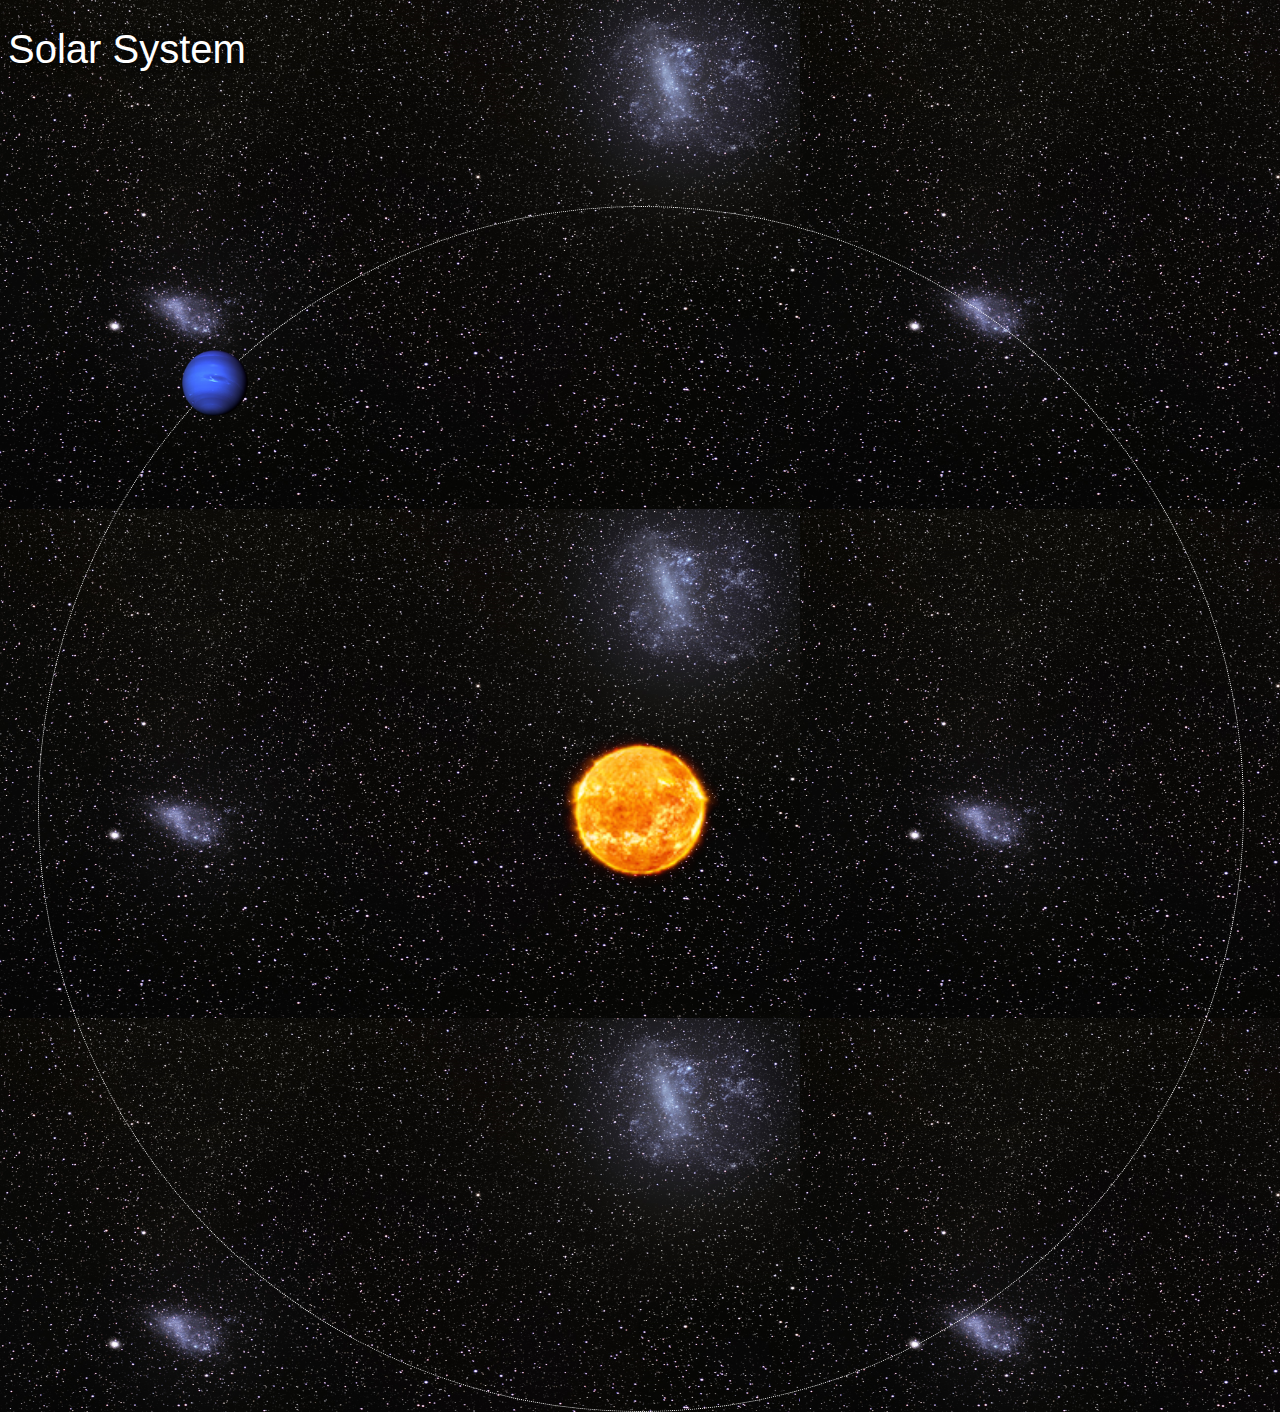
==== index.html @ ed8a43d1 "added a project" ====
<!DOCTYPE html>
<html>

    <head>
        <title>Solar System</title>
        <link rel="stylesheet" href="style.css"/>
    </head>
    <body>
        <div id="container">
            <h1>Solar System</h1>
            <a href="#"><img src="images/sun.png" id="sun"/></a>


            <div id="neptune-orbit">
                <a href="#"><img src="images/neptune.png" id="neptune"/></a>
            </div>
        </div>
    </body>
</html>
---- style.css ----
body{
    width: 100%;
    height: 100%;
    background: url('images/space.png');
    overflow: hidden;
}

h1{
    font-family: sans-serif;
    font-weight: 100;
    font-size: 40px;
    text-shadow: 0 0 10px #000000;
    color: white;
}


/*=================SUN==============*/

#sun{
    position: absolute;
    z-index: 1000;
    width: 160px;
    bottom: 10px;
    left: 50%;
    margin-left: -80px;
}


/*=================NEPTUNE==============*/

#neptune{
    width: 66px;
    height: 66px;
    margin: 143px;
    z-index: 1000;
}

#neptune-orbit{
    position: absolute;
    width: 1204px;
    height: 1204px;
    bottom: -512px;
    left: 50%;
    margin-left: -602px;
    border: 1px dotted white;
    border-radius: 50%;
}
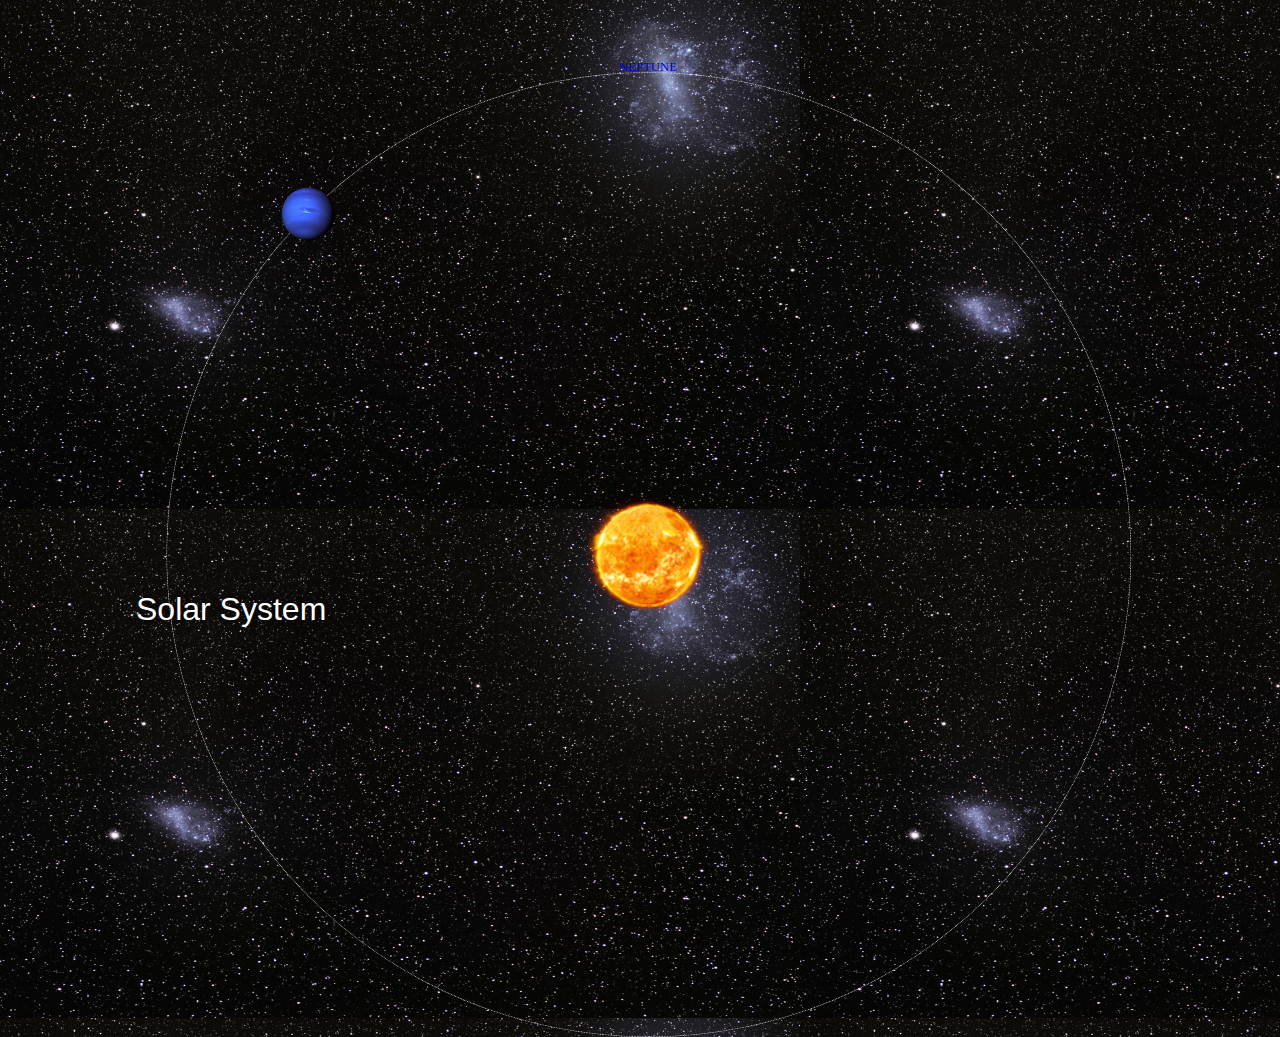
==== commit 2d709617: "updated style sheet" ====
--- a/index.html
+++ b/index.html
@@ -14,6 +14,10 @@
             <div id="neptune-orbit">
                 <a href="#"><img src="images/neptune.png" id="neptune"/></a>
             </div>
+            <div id="neptune-label" class="label-box">
+                <a href="#">NEPTUNE</a>
+
+            </div>
         </div>
     </body>
 </html>--- a/style.css
+++ b/style.css
@@ -44,4 +44,42 @@
     margin-left: -602px;
     border: 1px dotted white;
     border-radius: 50%;
-}+}
+
+#neptune-label{
+    bottom: 692px;
+}
+
+/*=================please remove==============*/
+
+#container{
+    transform: scale(0.8, 0.8) translate(0, 700px);
+}
+
+
+
+
+/*=================LABEL BOX==============*/
+.label-box{
+    position: absolute;
+    width: 150px;
+    left: 50%;
+    margin-left: -75px;
+    text-align: center;
+    color: white;
+}
+
+
+.label-box a{
+    text-decoration: none;
+    padding: 0;
+    margin: 0;
+}
+
+.label-box a:visited{
+    color: white;
+}
+
+
+
+
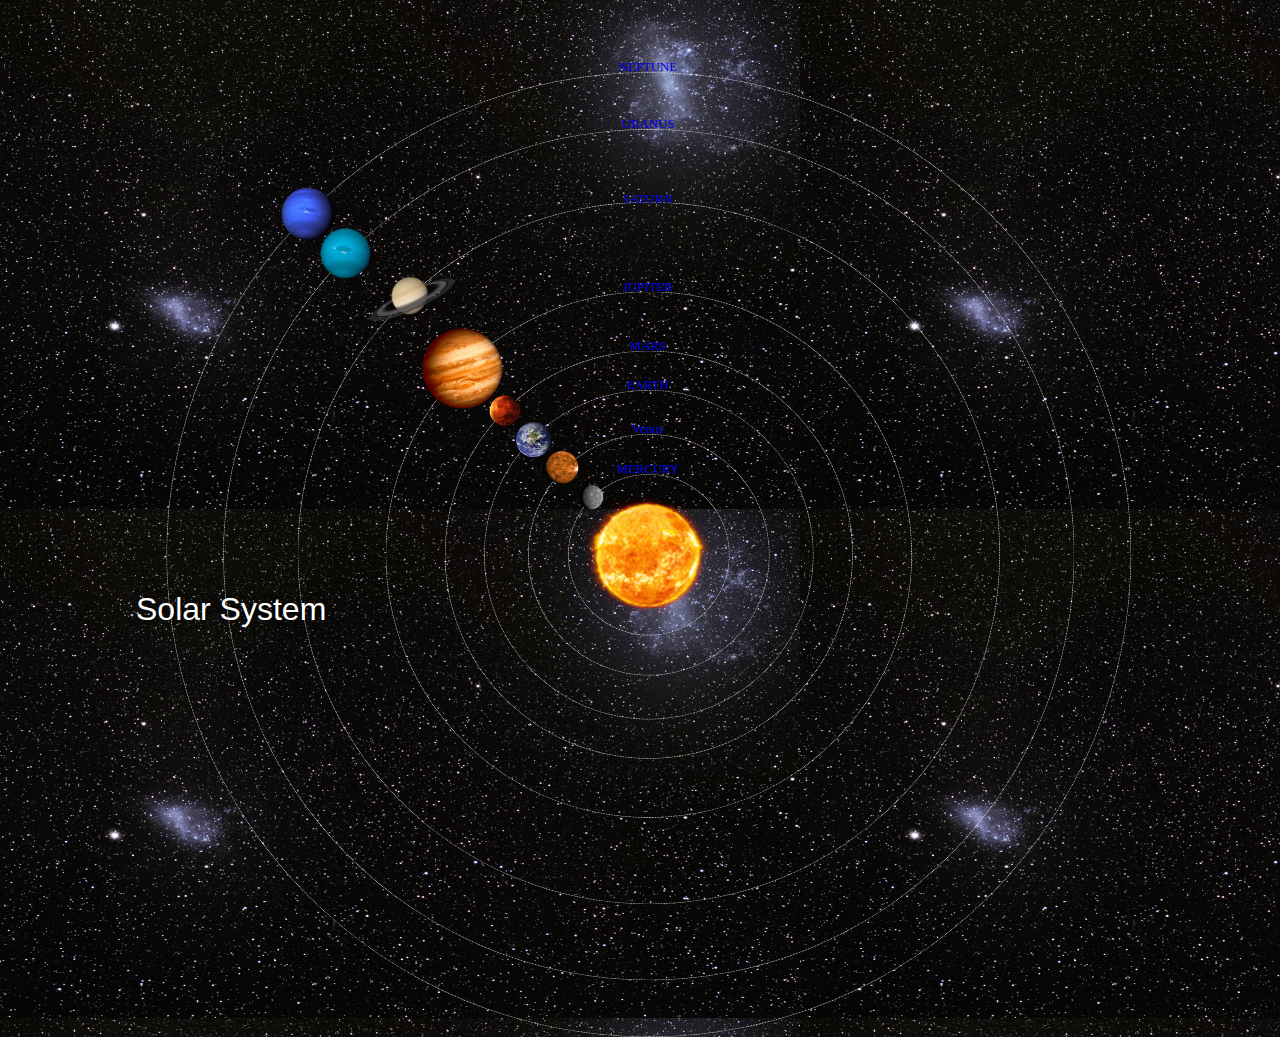
==== commit 06600a3f: "updated style sheet and index.html" ====
--- a/index.html
+++ b/index.html
@@ -16,8 +16,65 @@
             </div>
             <div id="neptune-label" class="label-box">
                 <a href="#">NEPTUNE</a>
+            </div>
 
+
+            <div id="uranus-orbit">
+                <a href="#"><img src="images/uranus.png" id="uranus"/></a>
             </div>
+            <div id="uranus-label" class="label-box">
+                <a href="#">URANUS</a>
+            </div>
+
+
+            <div id="saturn-orbit">
+                <a href="#"><img src="images/saturn.png" id="saturn"/></a>
+            </div>
+            <div id="saturn-label" class="label-box">
+                <a href="#">SATURN</a>
+            </div>
+
+
+            <div id="jupiter-orbit">
+                <a href="#"><img src="images/jupiter.png" id="jupiter"/></a>
+            </div>
+            <div id="jupiter-label" class="label-box">
+                <a href="#">JUPITER</a>
+            </div>
+
+
+            <div id="mars-orbit">
+                <a href="#"><img src="images/mars.png" id="mars"/></a>
+            </div>
+            <div id="mars-label" class="label-box">
+                <a href="#">MARS</a>
+            </div>
+
+
+            <div id="earth-orbit">
+                <a href="#"><img src="images/earth.png" id="earth"/></a>
+            </div>
+            <div id="earth-label" class="label-box">
+                <a href="#">EARTH</a>
+            </div>
+
+
+            <div id="venus-orbit">
+                <a href="#"><img src="images/venus.png" id="venus"/></a>
+            </div>
+            <div id="venus-label" class="label-box">
+                <a href="#">Venus</a>
+            </div>
+
+
+            <div id="mercury-orbit">
+                <a href="#"><img src="images/mercury.png" id="mercury"/></a>
+            </div>
+            <div id="mercury-label" class="label-box">
+                <a href="#">MERCURY</a>
+            </div>
+
+
         </div>
     </body>
 </html>--- a/style.css
+++ b/style.css
@@ -33,6 +33,8 @@
     height: 66px;
     margin: 143px;
     z-index: 1000;
+    animation: spin-right 8s linear infinite;
+    -webkit-animation: spin-right 8s linear infinite;
 }
 
 #neptune-orbit{
@@ -44,10 +46,218 @@
     margin-left: -602px;
     border: 1px dotted white;
     border-radius: 50%;
+    animation: spin-left 14s linear infinite;
+    -webkit-animation: spin-left 14s linear infinite;
 }
 
 #neptune-label{
     bottom: 692px;
+}
+
+
+/*=================URANUS==============*/
+
+#uranus{
+    width: 66px;
+    height: 66px;
+    margin: 120px;
+    z-index: 1000;
+    animation: spin-right 8s linear infinite;
+    -webkit-animation: spin-right 8s linear infinite;
+}
+
+#uranus-orbit{
+    position: absolute;
+    width: 1062px;
+    height: 1062px;
+    bottom: -441px;
+    left: 50%;
+    margin-left: -531px;
+    border: 1px dotted white;
+    border-radius: 50%;
+    animation: spin-left 15s linear infinite;
+    -webkit-animation: spin-left 15s linear infinite;
+}
+
+#uranus-label{
+    bottom: 620px;
+}
+
+
+
+/*=================SATURN==============*/
+
+#saturn{
+    width: 110px;
+    margin: 85px;
+    z-index: 1000;
+    animation: spin-right 13s linear infinite;
+    -webkit-animation: spin-right 13s linear infinite;
+}
+
+#saturn-orbit{
+    position: absolute;
+    width: 876px;
+    height: 876px;
+    bottom: -346px;
+    left: 50%;
+    margin-left: -438px;
+    border: 1px dotted white;
+    border-radius: 50%;
+    animation: spin-left 13s linear infinite;
+    -webkit-animation: spin-left 13s linear infinite;
+}
+
+#saturn-label{
+    bottom: 527px;
+}
+
+
+
+/*=================JUPITER==============*/
+
+#jupiter{
+    width: 100px;
+    height: 100px;
+    margin: 45px;
+    z-index: 1000;
+    animation: spin-right 10s linear infinite;
+    -webkit-animation: spin-right 10s linear infinite;
+}
+
+#jupiter-orbit{
+    position: absolute;
+    width: 656px;
+    height: 656px;
+    bottom: -238px;
+    left: 50%;
+    margin-left: -328px;
+    border: 1px dotted white;
+    border-radius: 50%;
+    animation: spin-left 10s linear infinite;
+    -webkit-animation: spin-left 10s linear infinite;
+}
+
+#jupiter-label{
+    bottom: 417px;
+}
+
+
+/*=================MARS==============*/
+
+#mars{
+    width: 38px;
+    height: 38px;
+    margin: 55px;
+    z-index: 1000;
+    animation: spin-right 3s linear infinite;
+    -webkit-animation: spin-right 3s linear infinite;
+}
+
+#mars-orbit{
+    position: absolute;
+    width: 508px;
+    height: 508px;
+    bottom: -164px;
+    left: 50%;
+    margin-left: -254px;
+    border: 1px dotted white;
+    border-radius: 50%;
+    animation: spin-left 4s linear infinite;
+    -webkit-animation: spin-left 4s linear infinite;
+}
+
+#mars-label{
+    bottom: 343px;
+}
+
+
+/*=================EARTH==============*/
+
+#earth{
+    width: 50px;
+    height: 50px;
+    margin: 36px;
+    z-index: 1000;
+    animation: spin-right 5s linear infinite;
+    -webkit-animation: spin-right 5s linear infinite;
+}
+
+#earth-orbit{
+    position: absolute;
+    width: 410px;
+    height: 410px;
+    bottom: -115px;
+    left: 50%;
+    margin-left: -205px;
+    border: 1px dotted white;
+    border-radius: 50%;
+    animation: spin-left 5s linear infinite;
+    -webkit-animation: spin-left 5s linear infinite;
+}
+
+#earth-label{
+    bottom: 294px;
+}
+
+
+/*=================VENUS========*/
+
+#venus{
+    width: 50px;
+    height: 50px;
+    margin: 16px;
+    z-index: 1000;
+    animation: spin-right 4s linear infinite;
+    -webkit-animation: spin-right 4s linear infinite;
+}
+
+#venus-orbit{
+    position: absolute;
+    width: 300px;
+    height: 300px;
+    bottom: -60px;
+    left: 50%;
+    margin-left: -150px;
+    border: 1px dotted white;
+    border-radius: 50%;
+    animation: spin-left 4s linear infinite;
+    -webkit-animation: spin-left 4s linear infinite;
+}
+
+#venus-label{
+    bottom: 239px;
+}
+
+
+
+/*=================MERCURY==============*/
+
+#mercury{
+    width: 40px;
+    height: 40px;
+    margin: 8px;
+    z-index: 1000;
+    animation: spin-right 2s linear infinite;
+    -webkit-animation: spin-right 2s linear infinite;
+}
+
+#mercury-orbit{
+    position: absolute;
+    z-index: 1;
+    width: 200px;
+    height: 200px;
+    bottom: -10px;
+    left: 50%;
+    margin-left: -100px;
+    border: 1px dotted white;
+    border-radius: 50%;
+    animation: spin-left 2s linear infinite;
+    -webkit-animation: spin-left 2s linear infinite;
+}
+
+#mercury-label{
+    bottom: 189px;
 }
 
 /*=================please remove==============*/
@@ -80,6 +290,18 @@
     color: white;
 }
 
-
-
-
+/*=================ANIMATION==============*/
+
+@keyframes spin-left{
+    100%{
+        transform: rotate(-360deg);
+        -webkit-transform: rotate(-360deg);
+    }
+}
+
+@keyframes spin-right{
+    100%{
+        transform: rotate(360deg);
+        -webkit-transform: rotate(360deg);
+    }
+}
